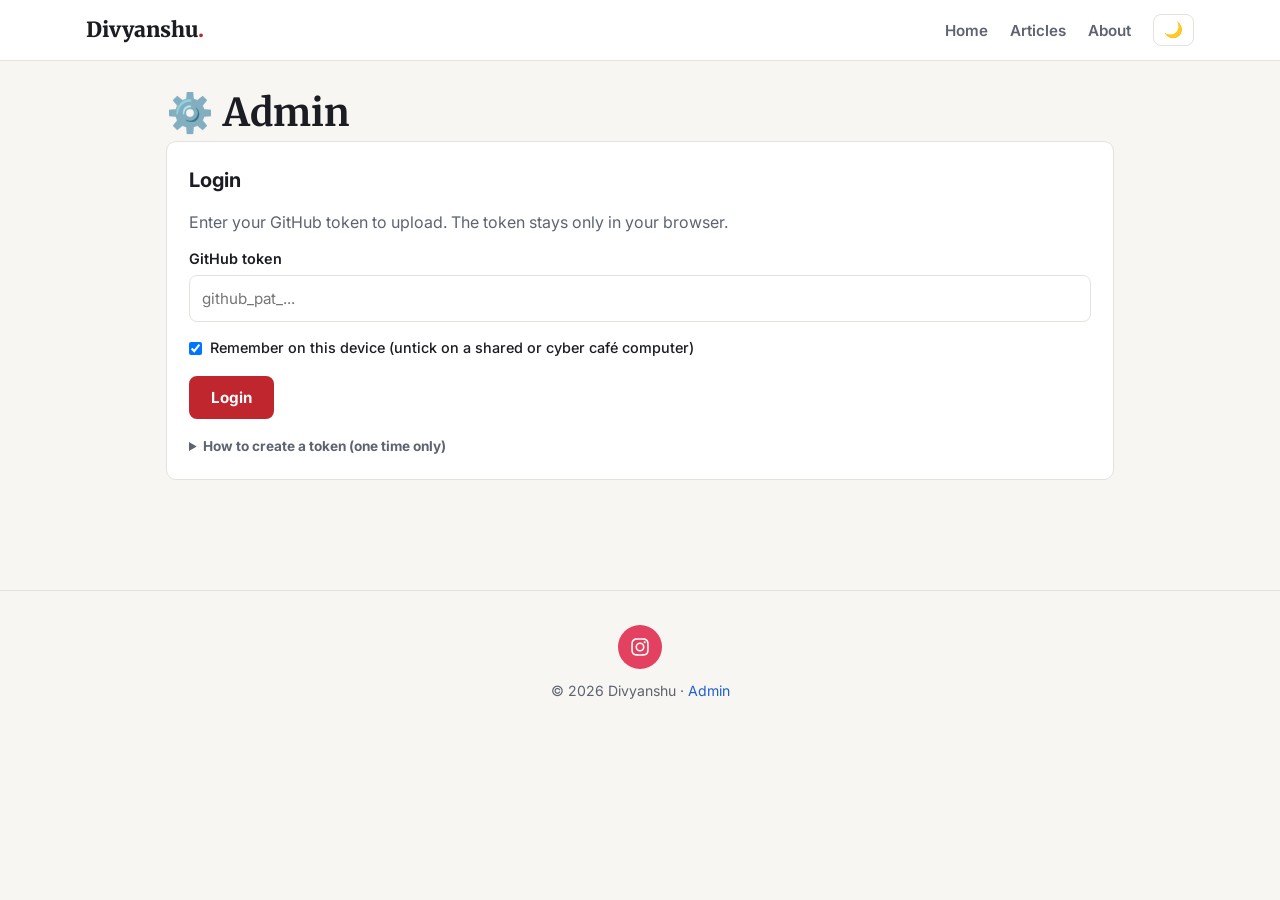
==== admin.html @ fd3bec33 "Post to Instagram from the Admin page instead of a GitHub Action Setting up GitHub secrets was too h" ====
<!DOCTYPE html>
<html lang="en">
<head>
  <meta charset="UTF-8" />
  <meta name="viewport" content="width=device-width, initial-scale=1.0" />
  <meta name="robots" content="noindex" />
  <title>Admin</title>
  <link rel="preconnect" href="https://fonts.googleapis.com" />
  <link href="https://fonts.googleapis.com/css2?family=Inter:wght@400;500;600;700;800&family=Merriweather:wght@400;700;900&display=swap" rel="stylesheet" />
  <link rel="stylesheet" href="css/style.css?v=7" />
</head>
<body>
  <div id="site-header"></div>

  <main class="admin">
    <h1 class="page-title">⚙️ Admin</h1>
    <div id="status"></div>

    <!-- Login -->
    <div class="panel" id="login">
      <h2>Login</h2>
      <p class="muted" style="margin-bottom:12px">Enter your GitHub token to upload. The token stays only in your browser.</p>
      <div class="field">
        <label for="token">GitHub token</label>
        <input type="password" id="token" placeholder="github_pat_..." autocomplete="off" />
      </div>
      <label style="font-weight:500;display:flex;gap:8px;align-items:center">
        <input type="checkbox" id="remember" style="width:auto" checked /> Remember on this device (untick on a shared or cyber café computer)
      </label>
      <button class="btn" id="login-btn" style="margin-top:12px">Login</button>
      <details class="help" style="margin-top:16px">
        <summary><b>How to create a token (one time only)</b></summary>
        <ol>
          <li>Log in to GitHub and open this page: <a href="https://github.com/settings/personal-access-tokens/new" target="_blank" rel="noopener">github.com/settings/personal-access-tokens/new</a></li>
          <li><b>Token name</b>: type <code>website-admin</code>. <b>Expiration</b>: choose "No expiration" or 1 year.</li>
          <li><b>Repository access</b> → <b>Only select repositories</b> → choose <b>both</b> <code>DIVYANSHU</code> and <code>EXAM-CORNER</code>. (Both websites share one saved token, so it needs both repos.)</li>
          <li><b>Permissions → Repository permissions → Contents</b> → choose <b>Read and write</b>.</li>
          <li>Click <b>Generate token</b> at the bottom, copy the token and paste it above.</li>
        </ol>
        <p>⚠️ Never share your token. Anyone with it can change your website.</p>
      </details>
    </div>

    <!-- App -->
    <div id="app" class="hidden">
      <div class="tabs" id="admin-tabs">
        <button class="tab" data-tab="articles">📰 Articles</button>
        <button class="tab" data-tab="settings">🔗 Social & Settings</button>
        <button class="tab" data-tab="instagram">📸 Instagram</button>
        <button class="tab" id="logout">Logout</button>
      </div>
      <div id="view"></div>
    </div>
  </main>

  <div id="site-footer"></div>

  <script src="js/vendor/marked.umd.js?v=6"></script>
  <script src="js/vendor/purify.min.js?v=6"></script>
  <script src="js/config.js?v=6"></script>
  <script src="js/icons.js?v=6"></script>
  <script src="js/common.js?v=6"></script>
  <script src="js/github.js?v=6"></script>
  <script src="js/word-import.js?v=1"></script>
  <script src="js/instagram.js?v=1"></script>
  <script src="js/admin.js?v=11"></script>
</body>
</html>
---- css/style.css ----
:root {
  --bg: #f7f6f2;
  --surface: #ffffff;
  --text: #1b1d22;
  --muted: #5d6370;
  --accent: #c0262d;
  --accent-soft: #fbe9ea;
  --link: #1f5fd1;
  --border: #e4e2dc;
  --ok: #1e8e4e;
  --ok-soft: #e3f4ea;
  --pick-soft: #e8f0fe;
  --bad: #c0262d;
  --warn: #b7791f;
  --radius: 10px;
  --max: 1140px;
  --serif: "Merriweather", Georgia, "Times New Roman", serif;
  --sans: "Inter", system-ui, -apple-system, "Segoe UI", Roboto, "Noto Sans Devanagari", sans-serif;
}

[data-theme="dark"] {
  --bg: #121318;
  --surface: #1b1d24;
  --text: #e9e9ec;
  --muted: #a0a5b1;
  --accent: #ff5a60;
  --accent-soft: #3a1d20;
  --link: #79a6ff;
  --border: #2c2f38;
  --ok: #4cc47f;
  --ok-soft: #173325;
  --pick-soft: #1d2a44;
}

* { box-sizing: border-box; margin: 0; padding: 0; }
html { scroll-behavior: smooth; }
body {
  font-family: var(--sans);
  background: var(--bg);
  color: var(--text);
  line-height: 1.65;
  overflow-x: hidden;
}
a { color: var(--link); text-decoration: none; }
a:hover { text-decoration: underline; }
img { max-width: 100%; height: auto; }
.container { max-width: var(--max); margin: 0 auto; padding: 0 16px; }
.hidden { display: none !important; }
.muted { color: var(--muted); }
.center { justify-content: center; text-align: center; }

/* ---------- Header ---------- */
.topbar { position: sticky; top: 0; z-index: 20; background: var(--surface); border-bottom: 1px solid var(--border); }
.nav { display: flex; align-items: center; justify-content: space-between; height: 60px; }
.logo { font-family: var(--serif); font-weight: 900; font-size: 1.3rem; color: var(--text); }
.logo span { color: var(--accent); }
.logo:hover { text-decoration: none; }
.nav-links { display: flex; gap: 22px; list-style: none; align-items: center; }
.nav-links a { color: var(--muted); font-weight: 600; font-size: 0.95rem; }
.nav-links a:hover, .nav-links a.active { color: var(--accent); text-decoration: none; }
.icon-btn {
  background: var(--surface); border: 1px solid var(--border); color: var(--text);
  border-radius: 8px; padding: 6px 10px; cursor: pointer; font-size: 0.95rem; font-weight: 600;
}
.menu-toggle { display: none; }
@media (max-width: 760px) {
  .menu-toggle { display: inline-block; }
  .nav-links {
    display: none; position: absolute; top: 60px; left: 0; right: 0; flex-direction: column; gap: 0;
    background: var(--surface); border-bottom: 1px solid var(--border);
  }
  .nav-links.open { display: flex; }
  .nav-links li { width: 100%; text-align: center; padding: 12px 0; }
}

/* ---------- Masthead (newspaper style) ---------- */
.masthead { text-align: center; padding: 28px 0 18px; border-bottom: 3px double var(--text); margin-bottom: 8px; }
.masthead .date { color: var(--muted); font-size: 0.85rem; text-transform: uppercase; letter-spacing: 0.08em; }
.masthead h1 { font-family: var(--serif); font-size: clamp(2.2rem, 7vw, 3.8rem); font-weight: 900; line-height: 1.1; margin: 6px 0; }
.masthead p { color: var(--muted); font-style: italic; }

/* ---------- Sections ---------- */
section { padding: 34px 0; }
.section-head { display: flex; align-items: baseline; justify-content: space-between; gap: 12px;
  border-bottom: 2px solid var(--text); padding-bottom: 6px; margin-bottom: 20px; }
.section-head h2 { font-family: var(--serif); font-size: 1.5rem; }
.section-head a { font-weight: 600; font-size: 0.9rem; white-space: nowrap; }
.page-title { font-family: var(--serif); font-size: clamp(1.8rem, 5vw, 2.4rem); line-height: 1.2; margin-bottom: 6px; }
.page-sub { color: var(--muted); margin-bottom: 24px; }

.grid { display: grid; grid-template-columns: repeat(auto-fill, minmax(260px, 1fr)); gap: 20px; }

.kicker { color: var(--accent); font-weight: 800; font-size: 0.75rem; text-transform: uppercase; letter-spacing: 0.08em; }
.meta { color: var(--muted); font-size: 0.85rem; }

/* ---------- Story cards ---------- */
.story { display: block; color: inherit; }
.story:hover { text-decoration: none; }
.story:hover h3, .story:hover h2 { color: var(--accent); }
.story h3 { font-family: var(--serif); font-size: 1.12rem; line-height: 1.35; margin: 4px 0 6px; }
.story p { color: var(--muted); font-size: 0.93rem; }
.thumb {
  width: 100%; aspect-ratio: 16 / 9; object-fit: cover; border-radius: 8px; margin-bottom: 10px;
  background: var(--accent-soft); display: flex; align-items: center; justify-content: center;
  font-family: var(--serif); font-size: 2.2rem; font-weight: 900; color: var(--accent);
}

.lead { display: grid; grid-template-columns: 1.7fr 1fr; gap: 28px; padding-bottom: 8px; }
.lead > .story { border-bottom: 1px solid var(--border); padding-bottom: 20px; }
.lead .story h2 { font-family: var(--serif); font-size: clamp(1.5rem, 4vw, 2.2rem); line-height: 1.2; margin: 6px 0 10px; }
.lead .story p { font-size: 1.05rem; }
.headlines { display: flex; flex-direction: column; }
.headlines .story { padding: 12px 0; border-bottom: 1px solid var(--border); }
.headlines .story:first-child { padding-top: 0; }
.headlines .story h3 { font-size: 1rem; }
@media (max-width: 760px) { .lead { grid-template-columns: 1fr; } }

.list-item { display: grid; grid-template-columns: 1fr 180px; gap: 18px; padding: 18px 0; border-bottom: 1px solid var(--border); }
.list-item .thumb { margin: 0; font-size: 1.6rem; }
@media (max-width: 560px) { .list-item { grid-template-columns: 1fr 100px; } }

/* ---------- Generic card ---------- */
.card {
  display: block; color: inherit; background: var(--surface); border: 1px solid var(--border);
  border-radius: var(--radius); padding: 20px; transition: transform 0.15s, box-shadow 0.15s;
}
a.card:hover { text-decoration: none; transform: translateY(-2px); box-shadow: 0 8px 22px rgba(0, 0, 0, 0.08); }
.card h3 { font-size: 1.1rem; margin-bottom: 6px; }
.card p { color: var(--muted); font-size: 0.93rem; }

.tag {
  display: inline-block; background: var(--accent-soft); color: var(--accent); font-size: 0.75rem; font-weight: 700;
  padding: 2px 10px; border-radius: 999px;
}

/* ---------- Buttons, tabs, inputs ---------- */
.btn {
  display: inline-flex; align-items: center; gap: 6px; padding: 10px 20px; border-radius: 8px; font-weight: 700;
  background: var(--accent); color: #fff; border: 2px solid var(--accent); cursor: pointer; font-size: 0.95rem; font-family: inherit;
}
.btn:hover { text-decoration: none; opacity: 0.92; }
.btn.outline { background: transparent; color: var(--accent); }
.btn.small { padding: 6px 12px; font-size: 0.85rem; }
.btn.ghost { background: var(--surface); color: var(--text); border-color: var(--border); }
.btn:disabled { opacity: 0.5; cursor: not-allowed; }

.tabs { display: flex; gap: 8px; flex-wrap: wrap; margin-bottom: 18px; }
.tab {
  padding: 7px 16px; border: 1px solid var(--border); border-radius: 999px; background: var(--surface);
  color: var(--muted); cursor: pointer; font-size: 0.9rem; font-weight: 600; font-family: inherit;
}
.tab.active { background: var(--accent); color: #fff; border-color: var(--accent); }
.tab .count { opacity: 0.75; font-weight: 500; margin-left: 4px; }

.toolbar { display: flex; flex-wrap: wrap; gap: 12px; margin-bottom: 20px; align-items: center; }
input, select, textarea {
  padding: 10px 12px; border: 1px solid var(--border); border-radius: 8px; background: var(--surface);
  color: var(--text); font: inherit; font-size: 0.95rem; width: 100%;
}
.toolbar input[type="search"] { flex: 1; min-width: 200px; width: auto; }
textarea { min-height: 120px; resize: vertical; line-height: 1.55; }
label { font-weight: 600; font-size: 0.9rem; display: block; margin-bottom: 4px; }
.field { margin-bottom: 14px; }
.row { display: grid; grid-template-columns: repeat(auto-fit, minmax(180px, 1fr)); gap: 14px; }
.empty { color: var(--muted); text-align: center; padding: 36px 0; }

/* ---------- Social links ---------- */
.socials { display: flex; flex-wrap: wrap; gap: 10px; margin: 10px 0; }
.social {
  width: 44px; height: 44px; border-radius: 50%; display: inline-flex; align-items: center; justify-content: center;
  background: var(--brand); color: #fff; transition: transform 0.15s;
}
[data-theme="dark"] .social[style*="#000000"], [data-theme="dark"] .social[style*="#181717"] { background: #3a3d46; }
.social svg { width: 20px; height: 20px; }
.social:hover { transform: translateY(-2px) scale(1.06); text-decoration: none; }

.follow { background: var(--surface); border: 1px solid var(--border); border-radius: var(--radius); padding: 22px; text-align: center; }
.follow h3 { font-family: var(--serif); margin-bottom: 4px; }

/* ---------- About ---------- */
.about { display: grid; grid-template-columns: 200px 1fr; gap: 32px; align-items: center; }
.avatar {
  width: 180px; aspect-ratio: 1; border-radius: 50%; background: var(--accent-soft); color: var(--accent);
  display: flex; align-items: center; justify-content: center; font-family: var(--serif); font-size: 4.5rem; font-weight: 900;
  margin: 0 auto; overflow: hidden;
}
.avatar img { width: 100%; height: 100%; object-fit: cover; }
@media (max-width: 680px) { .about { grid-template-columns: 1fr; text-align: center; } .about .socials { justify-content: center; } }

.exam-card h3 { font-family: var(--serif); font-size: 1.25rem; }

/* ---------- Article / reader ---------- */
.reader { max-width: 740px; margin: 0 auto; padding: 32px 16px 48px; }
.reader h1 { font-family: var(--serif); font-size: clamp(1.8rem, 5.5vw, 2.6rem); line-height: 1.2; margin: 8px 0 12px; }
.reader .standfirst { font-size: 1.15rem; color: var(--muted); margin-bottom: 16px; font-family: var(--serif); }
.byline { display: flex; flex-wrap: wrap; justify-content: space-between; align-items: center; gap: 10px;
  border-top: 1px solid var(--border); border-bottom: 1px solid var(--border); padding: 10px 0; margin-bottom: 24px; }
.byline .tools { display: flex; gap: 6px; }
.cover { width: 100%; border-radius: var(--radius); margin-bottom: 24px; }
.breadcrumb { font-size: 0.85rem; color: var(--muted); margin-bottom: 8px; }

.prose { font-family: var(--serif); font-size: 1.08rem; line-height: 1.8; overflow-wrap: anywhere; }
.prose h1, .prose h2, .prose h3 { font-family: var(--sans); line-height: 1.3; margin: 1.6em 0 0.5em; }
.prose h2 { font-size: 1.4em; }
.prose h3 { font-size: 1.18em; }
.prose p, .prose ul, .prose ol, .prose blockquote, .prose table, .prose pre, .prose details { margin-bottom: 1.1em; }
.prose ul, .prose ol { padding-left: 1.5em; }
.prose li { margin-bottom: 0.3em; }
.prose img { border-radius: 8px; display: block; margin: 1em auto; }
.prose blockquote { border-left: 4px solid var(--accent); background: var(--accent-soft); padding: 12px 16px; border-radius: 0 8px 8px 0; }
.prose blockquote p:last-child { margin-bottom: 0; }
.prose table { border-collapse: collapse; width: 100%; font-family: var(--sans); font-size: 0.92em; display: block; overflow-x: auto; }
.prose th, .prose td { border: 1px solid var(--border); padding: 8px 10px; text-align: left; }
.prose th { background: var(--accent-soft); }
.prose code { background: var(--accent-soft); padding: 1px 5px; border-radius: 4px; font-size: 0.9em; }
.prose pre { background: var(--surface); border: 1px solid var(--border); padding: 12px; border-radius: 8px; overflow-x: auto; }
.prose hr { border: 0; border-top: 1px solid var(--border); margin: 2em 0; }
.prose details { border: 1px solid var(--border); border-radius: 8px; padding: 8px 14px; background: var(--surface); font-family: var(--sans); font-size: 0.95em; }
.prose summary { cursor: pointer; font-weight: 700; color: var(--ok); }
.prose details[open] summary { margin-bottom: 8px; }

/* ---------- Novel chapters ---------- */
.read-options { display: flex; flex-wrap: wrap; gap: 10px; margin: 24px 0; }
.toc { padding-left: 1.4em; margin-bottom: 20px; }
.toc li { padding: 8px 0; border-bottom: 1px solid var(--border); }
.toc li .meta { margin-left: 6px; }
.chapter-title { font-family: var(--serif); font-size: 1.6rem; margin: 4px 0 18px; }
.chapter-head { text-align: center; }
.chapter-nav { display: flex; justify-content: space-between; align-items: center; gap: 8px; flex-wrap: wrap; margin: 28px 0; }
.reader h1 a { color: inherit; text-decoration: none; }

.share { display: flex; flex-wrap: wrap; gap: 8px; align-items: center; margin: 28px 0; }
.share .social { width: 38px; height: 38px; }
.share .social svg { width: 17px; height: 17px; }

/* ---------- Admin ---------- */
.admin { max-width: 980px; margin: 0 auto; padding: 28px 16px 60px; }
.panel { background: var(--surface); border: 1px solid var(--border); border-radius: var(--radius); padding: 22px; margin-bottom: 20px; }
.panel h2 { font-size: 1.25rem; margin-bottom: 12px; }
.admin-list { list-style: none; }
.admin-list li { display: flex; justify-content: space-between; align-items: center; gap: 12px; padding: 10px 0; border-bottom: 1px solid var(--border); }
.admin-list li .actions { display: flex; gap: 6px; flex-shrink: 0; }
.editor-tools { display: flex; flex-wrap: wrap; gap: 4px; padding: 6px; border: 1px solid var(--border); border-bottom: 0; border-radius: 8px 8px 0 0; background: var(--bg); }
.editor-tools button { padding: 4px 9px; font-size: 0.85rem; }
.editor-tools + textarea { border-radius: 0 0 8px 8px; min-height: 340px; font-family: ui-monospace, Menlo, Consolas, monospace; font-size: 0.9rem; }
.preview { border: 1px dashed var(--border); border-radius: 8px; padding: 16px; min-height: 340px; }
.status { padding: 10px 14px; border-radius: 8px; margin-bottom: 16px; font-weight: 600; }
.status.ok { background: var(--ok-soft); color: var(--ok); }
.status.err { background: var(--accent-soft); color: var(--bad); }
.status.info { background: var(--bg); color: var(--muted); border: 1px solid var(--border); }
.help { font-size: 0.85rem; color: var(--muted); margin-top: 4px; }
.help ol { padding-left: 20px; }

/* ---------- Footer ---------- */
footer { border-top: 1px solid var(--border); padding: 24px 0; text-align: center; color: var(--muted); font-size: 0.88rem; margin-top: 30px; }

@media print {
  #site-header, #site-footer, .byline .tools, .share, .no-print { display: none !important; }
  body { background: #fff; color: #000; }
}
.field-preview { display: block; margin-top: 8px; max-width: 220px; max-height: 140px; object-fit: cover; border-radius: 6px; border: 1px solid #ddd; }
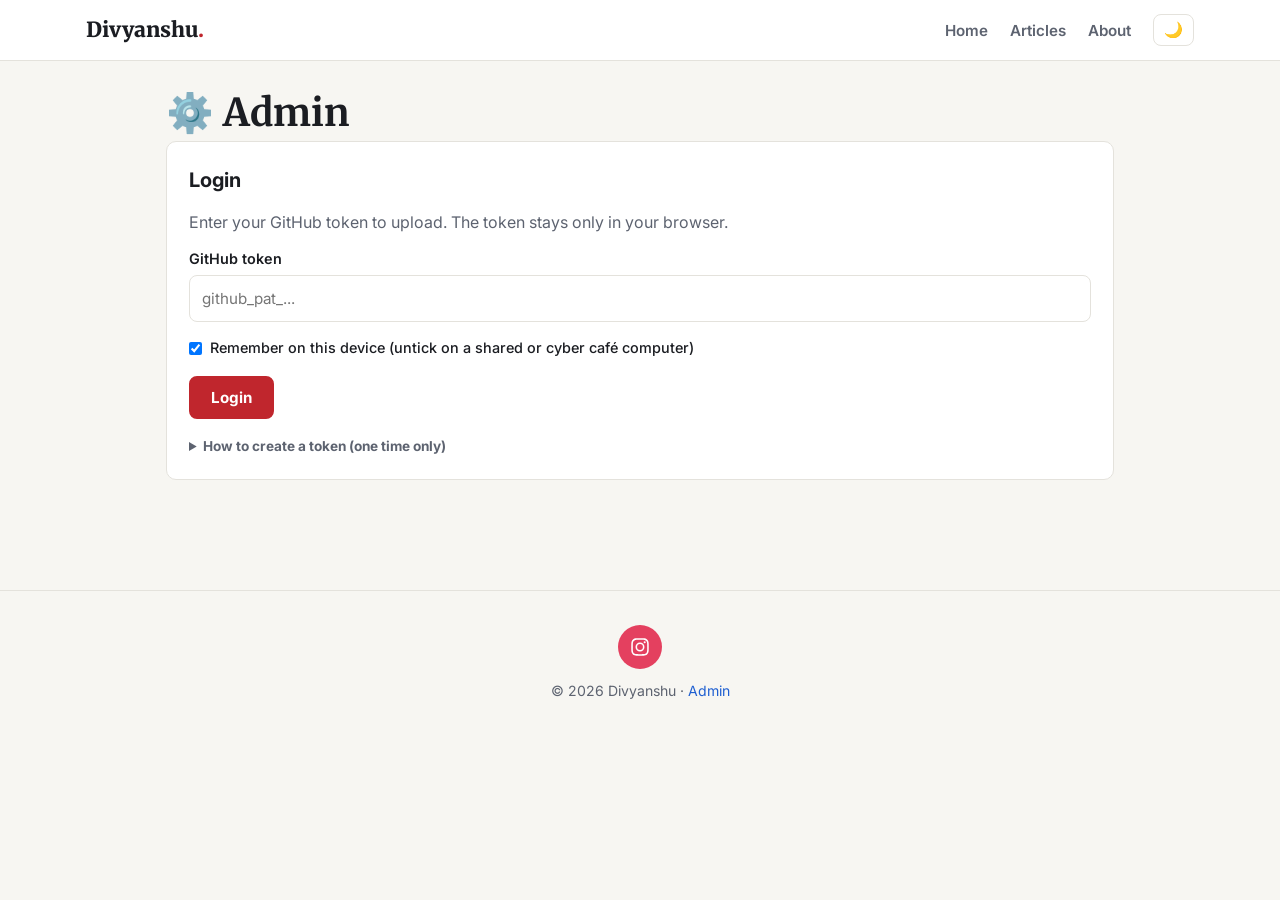
==== commit 0298b050: "Link the Access Token Debugger from the token expiry warning Co-Authored-By: Claude Opus 5.5 <norepl" ====
--- a/admin.html
+++ b/admin.html
@@ -62,7 +62,7 @@
   <script src="js/common.js?v=6"></script>
   <script src="js/github.js?v=6"></script>
   <script src="js/word-import.js?v=1"></script>
-  <script src="js/instagram.js?v=1"></script>
+  <script src="js/instagram.js?v=2"></script>
   <script src="js/admin.js?v=11"></script>
 </body>
 </html>
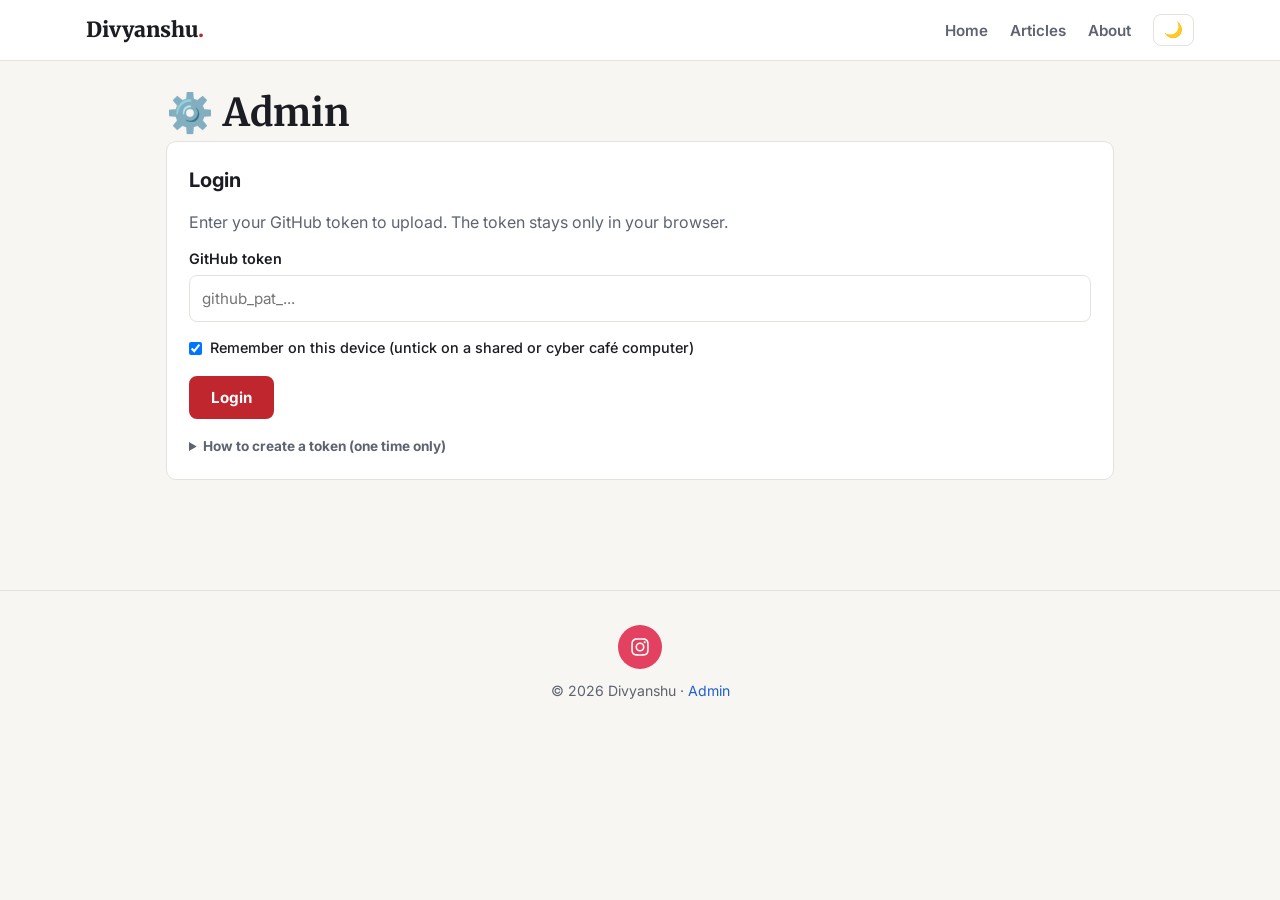
==== commit 3385d2d6: "Say 'link in bio' on Instagram posts and let failed link comments be retried The picture and caption" ====
--- a/admin.html
+++ b/admin.html
@@ -62,7 +62,7 @@
   <script src="js/common.js?v=6"></script>
   <script src="js/github.js?v=6"></script>
   <script src="js/word-import.js?v=1"></script>
-  <script src="js/instagram.js?v=2"></script>
-  <script src="js/admin.js?v=11"></script>
+  <script src="js/instagram.js?v=3"></script>
+  <script src="js/admin.js?v=12"></script>
 </body>
 </html>
